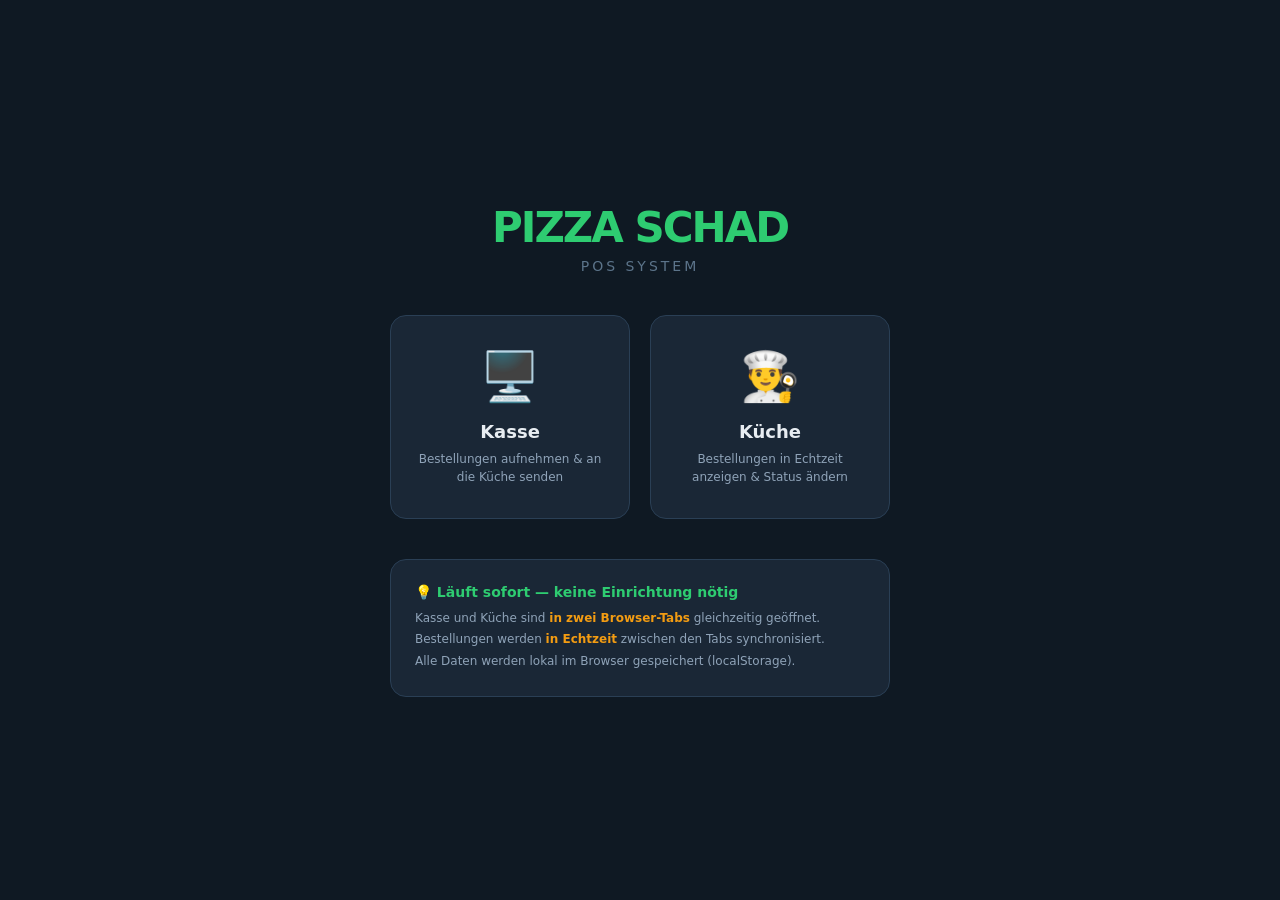
==== index.html @ 5f2099f8 "Initial commit: PIZZA SCHAD POS System - Cashier + Kitchen Display" ====
<!DOCTYPE html>
<html lang="de">
<head>
<meta charset="UTF-8">
<meta name="viewport" content="width=device-width, initial-scale=1.0">
<title>PIZZA SCHAD - POS</title>
<style>
*{margin:0;padding:0;box-sizing:border-box}
body{font-family:'Segoe UI',system-ui,sans-serif;background:#0f1923;color:#e8edf2;display:flex;align-items:center;justify-content:center;min-height:100vh;padding:20px}
.container{text-align:center;max-width:500px}
.logo{margin-bottom:40px}
.logo h1{font-size:42px;font-weight:800;color:#2ecc71;letter-spacing:-2px;margin-bottom:4px}
.logo span{font-size:14px;color:#5c748a;text-transform:uppercase;letter-spacing:3px}
.cards{display:flex;gap:20px;flex-wrap:wrap;justify-content:center}
.card{flex:1;min-width:200px;max-width:240px;background:#1a2736;border:1px solid #2a3f55;border-radius:16px;padding:32px 24px;cursor:pointer;transition:all .2s ease;text-decoration:none;color:inherit}
.card:hover{transform:translateY(-4px);border-color:#2ecc71;box-shadow:0 8px 32px rgba(46,204,113,.15)}
.card-icon{font-size:48px;margin-bottom:16px;display:block}
.card h2{font-size:18px;font-weight:700;margin-bottom:8px}
.card p{font-size:12px;color:#8fa3b8;line-height:1.5}
.info{background:#1a2736;border:1px solid #2a3f55;border-radius:16px;padding:24px;margin-top:40px;text-align:left}
.info h3{font-size:14px;color:#2ecc71;margin-bottom:8px}
.info p{font-size:12px;color:#8fa3b8;line-height:1.8}
.info strong{color:#f39c12}
</style>
</head>
<body>
<div class="container">
  <div class="logo">
    <h1>PIZZA SCHAD</h1>
    <span>POS SYSTEM</span>
  </div>

  <div class="cards">
    <a href="cashier/index.html" class="card">
      <span class="card-icon">🖥️</span>
      <h2>Kasse</h2>
      <p>Bestellungen aufnehmen &amp; an die K&uuml;che senden</p>
    </a>
    <a href="kitchen/index.html" class="card">
      <span class="card-icon">👨‍🍳</span>
      <h2>K&uuml;che</h2>
      <p>Bestellungen in Echtzeit anzeigen &amp; Status &auml;ndern</p>
    </a>
  </div>

  <div class="info">
    <h3>💡 L&auml;uft sofort &mdash; keine Einrichtung n&ouml;tig</h3>
    <p>
      Kasse und K&uuml;che sind <strong>in zwei Browser-Tabs</strong> gleichzeitig ge&ouml;ffnet.<br>
      Bestellungen werden <strong>in Echtzeit</strong> zwischen den Tabs synchronisiert.<br>
      Alle Daten werden lokal im Browser gespeichert (localStorage).
    </p>
  </div>
</div>
</body>
</html>
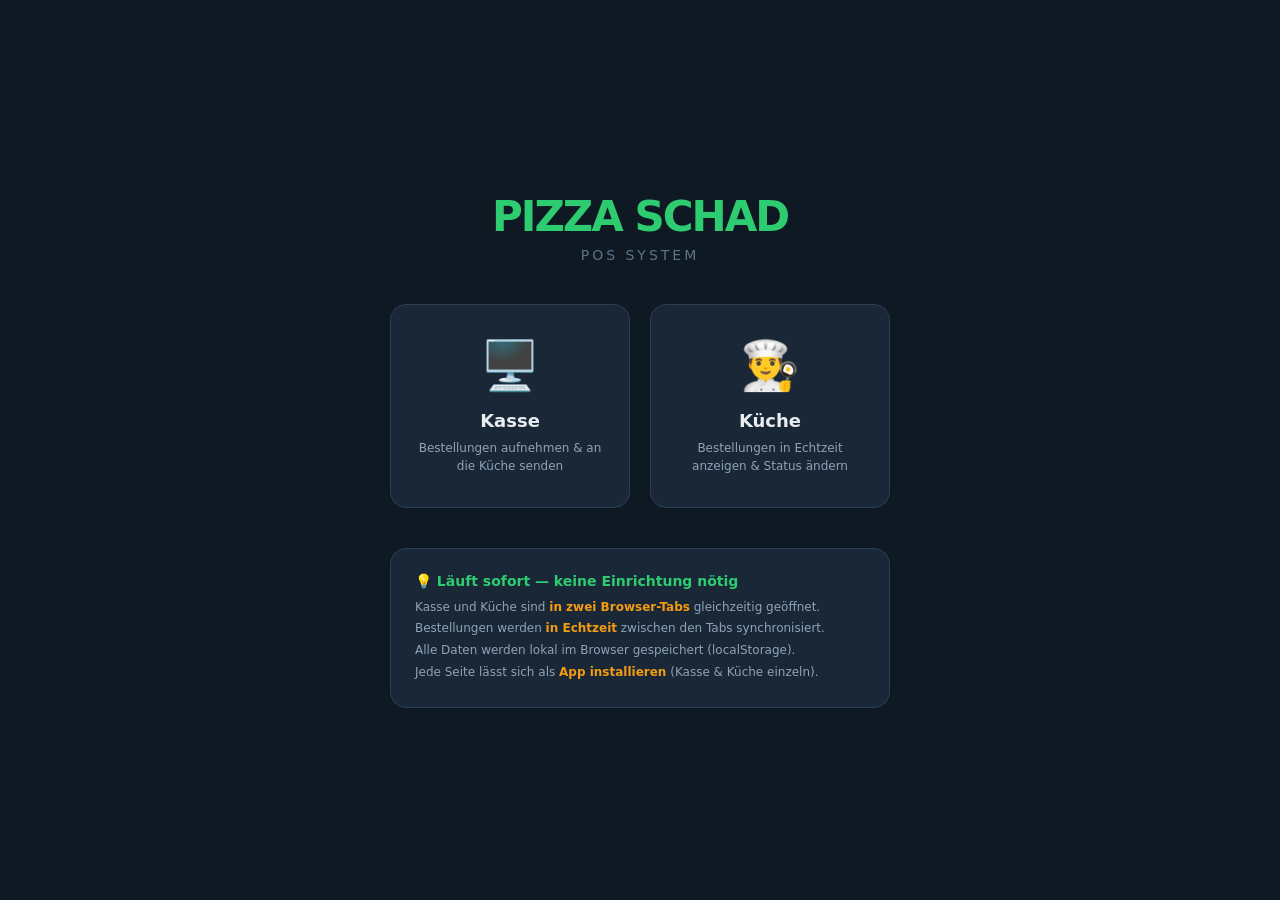
==== commit b4a834f8: "Küchen-Stationen (Pizza/Salat/Küche) + Insgesamt-Teigübersicht, PWA & Masonry-Layout - 3 Stationssei" ====
--- a/index.html
+++ b/index.html
@@ -2,7 +2,15 @@
 <html lang="de">
 <head>
 <meta charset="UTF-8">
-<meta name="viewport" content="width=device-width, initial-scale=1.0">
+<meta name="viewport" content="width=device-width, initial-scale=1.0, viewport-fit=cover">
+<meta name="apple-mobile-web-app-capable" content="yes">
+<meta name="apple-mobile-web-app-status-bar-style" content="black-translucent">
+<meta name="mobile-web-app-capable" content="yes">
+<meta name="apple-mobile-web-app-title" content="Schad POS">
+<meta name="theme-color" content="#0f1923">
+<link rel="manifest" href="manifest.webmanifest">
+<link rel="apple-touch-icon" href="assets/app-icon-180.png">
+<link rel="icon" type="image/png" href="assets/app-icon-192.png">
 <title>PIZZA SCHAD - POS</title>
 <style>
 *{margin:0;padding:0;box-sizing:border-box}
@@ -48,9 +56,28 @@
     <p>
       Kasse und K&uuml;che sind <strong>in zwei Browser-Tabs</strong> gleichzeitig ge&ouml;ffnet.<br>
       Bestellungen werden <strong>in Echtzeit</strong> zwischen den Tabs synchronisiert.<br>
-      Alle Daten werden lokal im Browser gespeichert (localStorage).
+      Alle Daten werden lokal im Browser gespeichert (localStorage).<br>
+      Jede Seite l&auml;sst sich als <strong>App installieren</strong> (Kasse &amp; K&uuml;che einzeln).
     </p>
   </div>
 </div>
+
+<button id="pwaInstall" style="display:none;position:fixed;left:16px;bottom:16px;z-index:130;background:#3498db;color:#fff;border:none;border-radius:24px;padding:13px 20px;font-size:14px;font-weight:700;box-shadow:0 6px 20px rgba(0,0,0,.45);cursor:pointer">⬇️ App installieren</button>
+<script>
+(function(){
+  if ('serviceWorker' in navigator) {
+    window.addEventListener('load', function(){ navigator.serviceWorker.register('sw.js').catch(function(){}); });
+  }
+  var deferred = null;
+  var btn = document.getElementById('pwaInstall');
+  window.addEventListener('beforeinstallprompt', function(e){ e.preventDefault(); deferred = e; if (btn) btn.style.display = 'block'; });
+  if (btn) btn.addEventListener('click', function(){
+    if (!deferred) return;
+    deferred.prompt();
+    deferred.userChoice.finally(function(){ deferred = null; btn.style.display = 'none'; });
+  });
+  window.addEventListener('appinstalled', function(){ if (btn) btn.style.display = 'none'; });
+})();
+</script>
 </body>
 </html>
